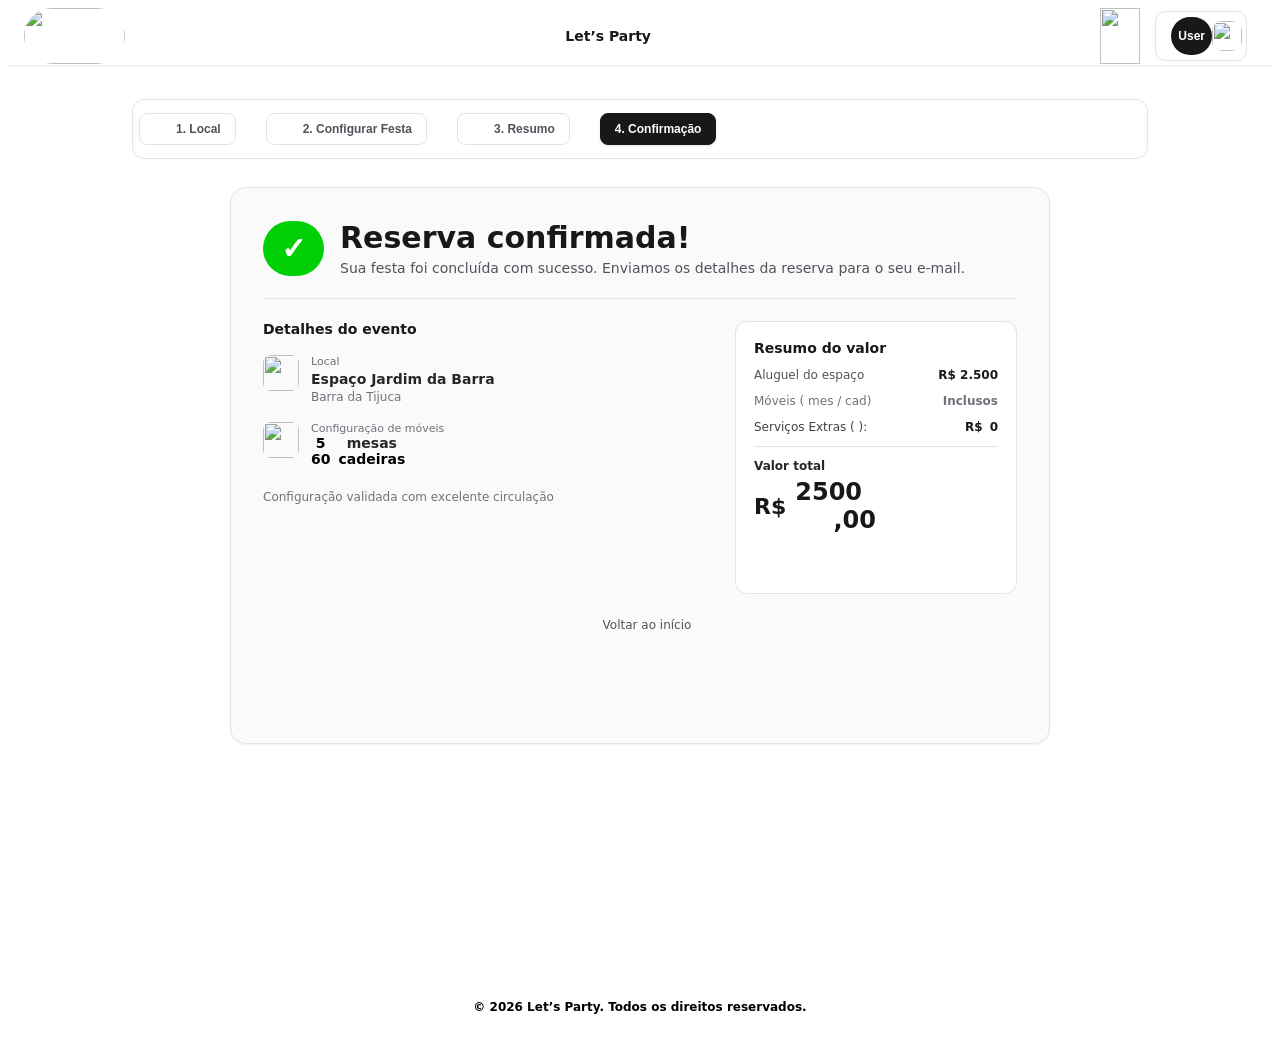
==== Confirmacao.html @ 1a9d52a6 "initial commit" ====
<!DOCTYPE html>
<html lang="en">
<head>
	<meta charset="UTF-8">
	<meta name="viewport" content="width=device-width, initial-scale=1.0">
	<title>Funcionalidade2ReservaConfirmada</title>
	<style>
		body {
			font-family: system-ui;
		}
		.box {
			height: 1px;
			align-self: stretch;
			background: #E4E4E7;
			margin-bottom: 22px;
		}
		.box2 {
			flex: 1;
			align-self: stretch;
		}
		.box3 {
			height: 1px;
			align-self: stretch;
			background: #E4E4E7;
			margin-bottom: 12px;
		}
		.box4 {
			height: 40px;
			align-self: stretch;
		}
		.button {
			flex-shrink: 0;
			display: flex;
			flex-direction: column;
			align-items: flex-start;
			background: #18181B;
			border-radius: 37282700px;
			border: none;
			padding: 12px 7px;
			margin-left: 15px;
			text-align: left;
		}
		.button2 {
			flex-shrink: 0;
			display: flex;
			flex-direction: column;
			align-items: flex-start;
			background: #18181B;
			border-radius: 8px;
			border: 1px solid #18181B;
			padding: 8px 14px;
			box-shadow: 0px 1px 3px #0000001A;
			text-align: left;
		}
		.button3 {
			flex-shrink: 0;
			display: flex;
			flex-direction: column;
			align-items: flex-start;
			background: #00CF06;
			border-radius: 16777200px;
			border: none;
			padding: 10px 18px;
			text-align: left;
		}
		.button-row-view {
			flex-shrink: 0;
			display: flex;
			align-items: center;
			background: #FFFFFF;
			border-radius: 8px;
			border: 1px solid #E4E4E7;
			padding: 8px 14px;
			gap: 8px;
			text-align: left;
		}
		.column {
			align-self: stretch;
			display: flex;
			flex-direction: column;
			align-items: center;
			padding-bottom: 31px;
		}
		.column2 {
			align-self: stretch;
			display: flex;
			flex-direction: column;
			align-items: center;
			margin-bottom: 256px;
			margin-left: 124px;
			margin-right: 124px;
			gap: 28px;
		}
		.column3 {
			width: 820px;
			box-sizing: border-box;
			background: #FAFAFA;
			border-radius: 16px;
			border: 1px solid #E4E4E7;
			padding-top: 32px;
			padding-left: 32px;
			padding-right: 32px;
			box-shadow: 0px 1px 2px #0000000F;
		}
		.column4 {
			flex: 1;
			display: flex;
			flex-direction: column;
			align-items: flex-start;
			gap: 5px;
		}
		.column5 {
			flex: 1;
			display: flex;
			flex-direction: column;
			align-items: flex-start;
			margin-right: 76px;
			gap: 18px;
		}
		.column6 {
			flex: 1;
			display: flex;
			flex-direction: column;
			align-items: flex-start;
			gap: 3px;
		}
		.column7 {
			flex: 1;
			display: flex;
			flex-direction: column;
			align-items: flex-start;
			padding-bottom: 5px;
		}
		.column8 {
			display: flex;
			flex-direction: column;
			align-items: center;
		}
		.column9 {
			width: 282px;
			box-sizing: border-box;
			display: flex;
			flex-direction: column;
			align-items: flex-start;
			background: #FFFFFF;
			border-radius: 12px;
			border: 1px solid #E4E4E7;
			padding-top: 18px;
			padding-left: 18px;
			padding-right: 18px;
		}
		.column10 {
			width: 122px;
			display: flex;
			flex-direction: column;
			align-items: flex-start;
			margin-bottom: 59px;
			gap: 5px;
		}
		.column11 {
			flex: 1;
			display: flex;
			flex-direction: column;
			align-items: flex-start;
		}
		.column12 {
			align-self: stretch;
			display: flex;
			flex-direction: column;
			align-items: center;
			margin-bottom: 63px;
			gap: 8px;
		}
		.contain {
			display: flex;
			flex-direction: column;
			background: #FFFFFF;
		}
		.image {
			border-radius: 70px;
			width: 101px;
			height: 56px;
			object-fit: fill;
		}
		.image2 {
			width: 40px;
			height: 56px;
			object-fit: fill;
		}
		.image3 {
			border-radius: 10px;
			width: 30px;
			height: 30px;
			margin-right: 4px;
			object-fit: fill;
		}
		.image4 {
			border-radius: 8px;
			width: 14px;
			height: 14px;
			object-fit: fill;
		}
		.image5 {
			border-radius: 12px;
			width: 14px;
			height: 14px;
			object-fit: fill;
		}
		.image6 {
			border-radius: 8px;
			width: 36px;
			height: 36px;
			object-fit: fill;
		}
		.image7 {
			width: 14px;
			height: 14px;
			object-fit: fill;
		}
		.row-view {
			align-self: stretch;
			display: flex;
			justify-content: space-between;
			align-items: center;
			background: #FFFFFF;
			padding-bottom: 1px;
			padding-left: 16px;
			padding-right: 16px;
			margin-bottom: 34px;
			box-shadow: 0px 1px 2px #0000001A;
		}
		.row-view2 {
			flex-shrink: 0;
			display: flex;
			align-items: center;
			padding-left: 9px;
			padding-right: 9px;
			gap: 15px;
		}
		.row-view3 {
			flex-shrink: 0;
			display: flex;
			align-items: center;
			border-radius: 10px;
			border: 1px solid #E4E4E7;
			padding-top: 5px;
			padding-bottom: 5px;
		}
		.row-view4 {
			align-self: stretch;
			display: flex;
			align-items: center;
			background: #FFFFFF;
			border-radius: 12px;
			border: 1px solid #E4E4E7;
			padding: 13px 6px;
			gap: 8px;
		}
		.row-view5 {
			align-self: stretch;
			display: flex;
			align-items: center;
			margin-bottom: 22px;
			gap: 16px;
		}
		.row-view6 {
			align-self: stretch;
			display: flex;
			align-items: flex-start;
			margin-bottom: 24px;
		}
		.row-view7 {
			align-self: stretch;
			display: flex;
			align-items: flex-start;
			gap: 12px;
		}
		.row-view8 {
			display: flex;
			align-items: center;
			gap: 8px;
		}
		.row-view9 {
			align-self: stretch;
			display: flex;
			justify-content: space-between;
			align-items: center;
			margin-bottom: 12px;
		}
		.row-view10 {
			align-self: stretch;
			display: flex;
			align-items: center;
			margin-bottom: 12px;
		}
		.row-view11 {
			align-self: stretch;
			display: flex;
			align-items: center;
			gap: 9px;
		}
		.row-view12 {
			display: flex;
			align-items: center;
		}
		.text {
			color: #18181B;
			font-size: 14px;
			font-weight: bold;
		}
		.text2 {
			color: #FFFFFF;
			font-size: 12px;
			font-weight: bold;
		}
		.text3 {
			color: #52525C;
			font-size: 12px;
			font-weight: bold;
		}
		.text4 {
			color: #FFFFFF;
			font-size: 30px;
			font-weight: bold;
		}
		.text5 {
			color: #18181B;
			font-size: 30px;
			font-weight: bold;
		}
		.text6 {
			color: #52525C;
			font-size: 14px;
		}
		.text7 {
			color: #71717B;
			font-size: 11px;
		}
		.text8 {
			color: #27272A;
			font-size: 14px;
			font-weight: bold;
		}
		.text9 {
			color: #71717B;
			font-size: 12px;
		}
		.text10 {
			color: #000000;
			font-size: 14px;
			font-weight: bold;
		}
		.text11 {
			color: #18181B;
			font-size: 14px;
			font-weight: bold;
			margin-bottom: 12px;
		}
		.text12 {
			color: #52525C;
			font-size: 12px;
		}
		.text13 {
			color: #18181B;
			font-size: 12px;
			font-weight: bold;
		}
		.text14 {
			color: #71717B;
			font-size: 12px;
			font-weight: bold;
		}
		.text15 {
			color: #3F3F47;
			font-size: 12px;
		}
		.text16 {
			color: #18181B;
			font-size: 12px;
			font-weight: bold;
			margin-right: 7px;
		}
		.text17 {
			color: #27272A;
			font-size: 12px;
			font-weight: bold;
		}
		.text18 {
			color: #18181B;
			font-size: 22px;
			font-weight: bold;
		}
		.text19 {
			color: #18181B;
			font-size: 24px;
			font-weight: bold;
		}
		.text20 {
			color: #000000;
			font-size: 12px;
			font-weight: bold;
		}
		.view {
			overflow: hidden;
			align-self: stretch;
			background: #FFFFFF;
		}
		.view2 {
			flex-shrink: 0;
			display: flex;
			flex-direction: column;
			align-items: flex-start;
			padding-left: 14px;
			padding-right: 14px;
		}
		.view3 {
			flex-shrink: 0;
			display: flex;
			flex-direction: column;
			align-items: center;
		}
		.view4 {
			align-self: stretch;
			display: flex;
			flex-direction: column;
			align-items: flex-end;
		}
	</style>
</head>
<body>
		<div class="contain">
		<div class="view">
			<div class="column">
				<div class="row-view">
					<img
						src="https://storage.googleapis.com/tagjs-prod.appspot.com/v1/6r6skCPVvZ/r612mvut_expires_30_days.png" 
						class="image"
					/>
					<div class="view2">
						<span class="text" >
							Let’s Party
						</span>
					</div>
					<div class="row-view2">
						<img
							src="https://storage.googleapis.com/tagjs-prod.appspot.com/v1/6r6skCPVvZ/i4gnmgbv_expires_30_days.png" 
							class="image2"
						/>
						<div class="row-view3">
							<button class="button"
								onclick="alert('Pressed!')"}>
								<span class="text2" >
									User
								</span>
							</button>
							<img
								src="https://storage.googleapis.com/tagjs-prod.appspot.com/v1/6r6skCPVvZ/i4uk2iuo_expires_30_days.png" 
								class="image3"
							/>
						</div>
					</div>
				</div>
				<div class="column2">
					<div class="row-view4">
						<button class="button-row-view"
							onclick="alert('Pressed!')"}>
							<img
								src="https://storage.googleapis.com/tagjs-prod.appspot.com/v1/6r6skCPVvZ/fgy9n6pq_expires_30_days.png" 
								class="image4"
							/>
							<span class="text3" >
								1. Local
							</span>
						</button>
						<img
							src="https://storage.googleapis.com/tagjs-prod.appspot.com/v1/6r6skCPVvZ/wm8w6mvi_expires_30_days.png" 
							class="image5"
						/>
						<button class="button-row-view"
							onclick="alert('Pressed!')"}>
							<img
								src="https://storage.googleapis.com/tagjs-prod.appspot.com/v1/6r6skCPVvZ/xfvwnbl8_expires_30_days.png" 
								class="image4"
							/>
							<span class="text3" >
								2. Configurar Festa
							</span>
						</button>
						<img
							src="https://storage.googleapis.com/tagjs-prod.appspot.com/v1/6r6skCPVvZ/4fa4cinj_expires_30_days.png" 
							class="image5"
						/>
						<button class="button-row-view"
							onclick="alert('Pressed!')"}>
							<img
								src="https://storage.googleapis.com/tagjs-prod.appspot.com/v1/6r6skCPVvZ/yi879z62_expires_30_days.png" 
								class="image4"
							/>
							<span class="text3" >
								3. Resumo
							</span>
						</button>
						<img
							src="https://storage.googleapis.com/tagjs-prod.appspot.com/v1/6r6skCPVvZ/d0dgtcqx_expires_30_days.png" 
							class="image5"
						/>
						<button class="button2"
							onclick="alert('Pressed!')"}>
							<span class="text2" >
								4. Confirmação
							</span>
						</button>
					</div>
					<div class="column3">
						<div class="row-view5">
							<button class="button3"
								onclick="alert('Pressed!')"}>
								<span class="text4" >
									✓
								</span>
							</button>
							<div class="column4">
								<span class="text5" >
									Reserva confirmada!
								</span>
								<span class="text6" >
									Sua festa foi concluída com sucesso. Enviamos os detalhes da reserva para o seu e-mail.
								</span>
							</div>
						</div>
						<div class="box">
						</div>
						<div class="row-view6">
							<div class="column5">
								<span class="text" >
									Detalhes do evento
								</span>
								<div class="row-view7">
									<img
										src="https://storage.googleapis.com/tagjs-prod.appspot.com/v1/6r6skCPVvZ/5mkmyy1z_expires_30_days.png" 
										class="image6"
									/>
									<div class="column6">
										<span class="text7" >
											Local
										</span>
										<span class="text8" >
											Espaço Jardim da Barra
										</span>
										<span class="text9" >
											Barra da Tijuca
										</span>
									</div>
								</div>
								<div class="row-view7">
									<img
										src="https://storage.googleapis.com/tagjs-prod.appspot.com/v1/6r6skCPVvZ/7aay736l_expires_30_days.png" 
										class="image6"
									/>
									<div class="column7">
										<span class="text7" >
											Configuração de móveis
										</span>
										<div class="row-view8">
											<div class="view3">
												<div class="column8">
													<span class="text10" >
														5
													</span>
													<span class="text10" >
														60
													</span>
												</div>
											</div>
											<div class="view3">
												<div class="column8">
													<span class="text8" >
														mesas
													</span>
													<span class="text10" >
														cadeiras
													</span>
												</div>
											</div>
										</div>
									</div>
								</div>
								<span class="text9" >
									Configuração validada com excelente circulação
								</span>
							</div>
							<div class="column9">
								<span class="text11" >
									Resumo do valor
								</span>
								<div class="row-view9">
									<span class="text12" >
										Aluguel do espaço
									</span>
									<span class="text13" >
										R$ 2.500
									</span>
								</div>
								<div class="row-view9">
									<span class="text9" >
										Móveis (   mes /     cad)
									</span>
									<span class="text14" >
										Inclusos
									</span>
								</div>
								<div class="row-view10">
									<span class="text15" >
										Serviços Extras (  ):
									</span>
									<div class="box2">
									</div>
									<span class="text16" >
										R$
									</span>
									<span class="text13" >
										0
									</span>
								</div>
								<div class="box3">
								</div>
								<div class="column10">
									<span class="text17" >
										Valor total
									</span>
									<div class="row-view11">
										<span class="text18" >
											R$
										</span>
										<div class="column11">
											<span class="text19" >
												2500
											</span>
											<div class="view4">
												<span class="text19" >
													,00
												</span>
											</div>
										</div>
									</div>
								</div>
							</div>
						</div>
						<div class="column12">
							<div class="row-view12">
								<img
									src="https://storage.googleapis.com/tagjs-prod.appspot.com/v1/6r6skCPVvZ/xrzspfnc_expires_30_days.png" 
									class="image7"
								/>
								<span class="text12" >
									Voltar ao início
								</span>
							</div>
							<div class="box4">
							</div>
						</div>
					</div>
				</div>
				<span class="text20" >
					© 2026 Let’s Party. Todos os direitos reservados.
				</span>
			</div>
		</div>
	</div>
</body>
</html>
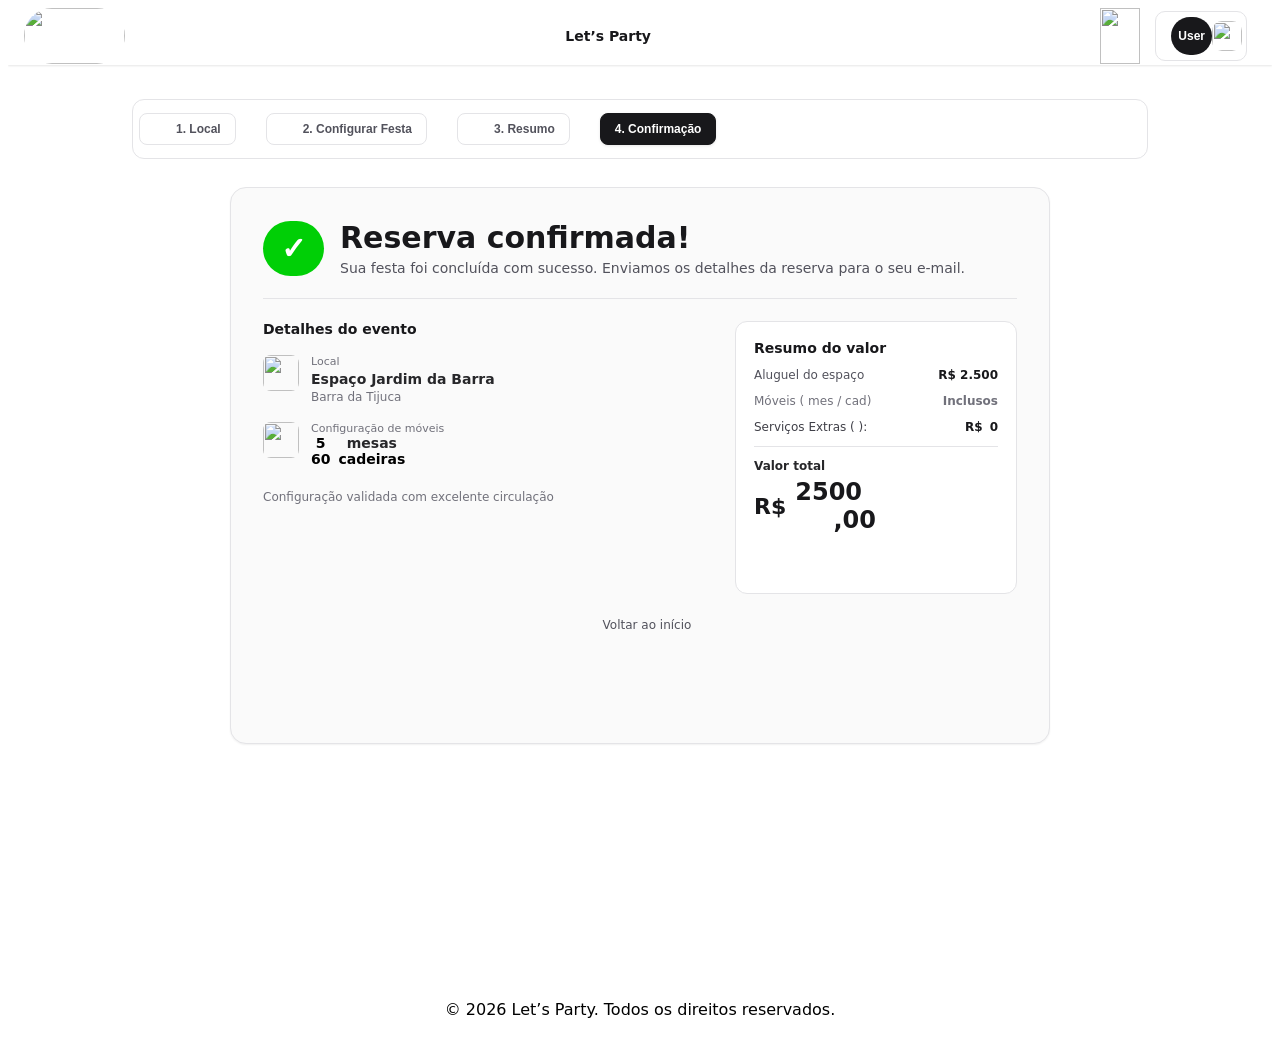
==== commit f585990d: "CSS da home page organizado" ====
--- a/Confirmacao.html
+++ b/Confirmacao.html
@@ -661,9 +661,10 @@
 						</div>
 					</div>
 				</div>
-				<span class="text20" >
-					© 2026 Let’s Party. Todos os direitos reservados.
-				</span>
+<!-- Rodapé -->
+<footer>
+	<span class="text-footer"> © 2026 Let’s Party. Todos os direitos reservados. </span>
+</footer>
 			</div>
 		</div>
 	</div>
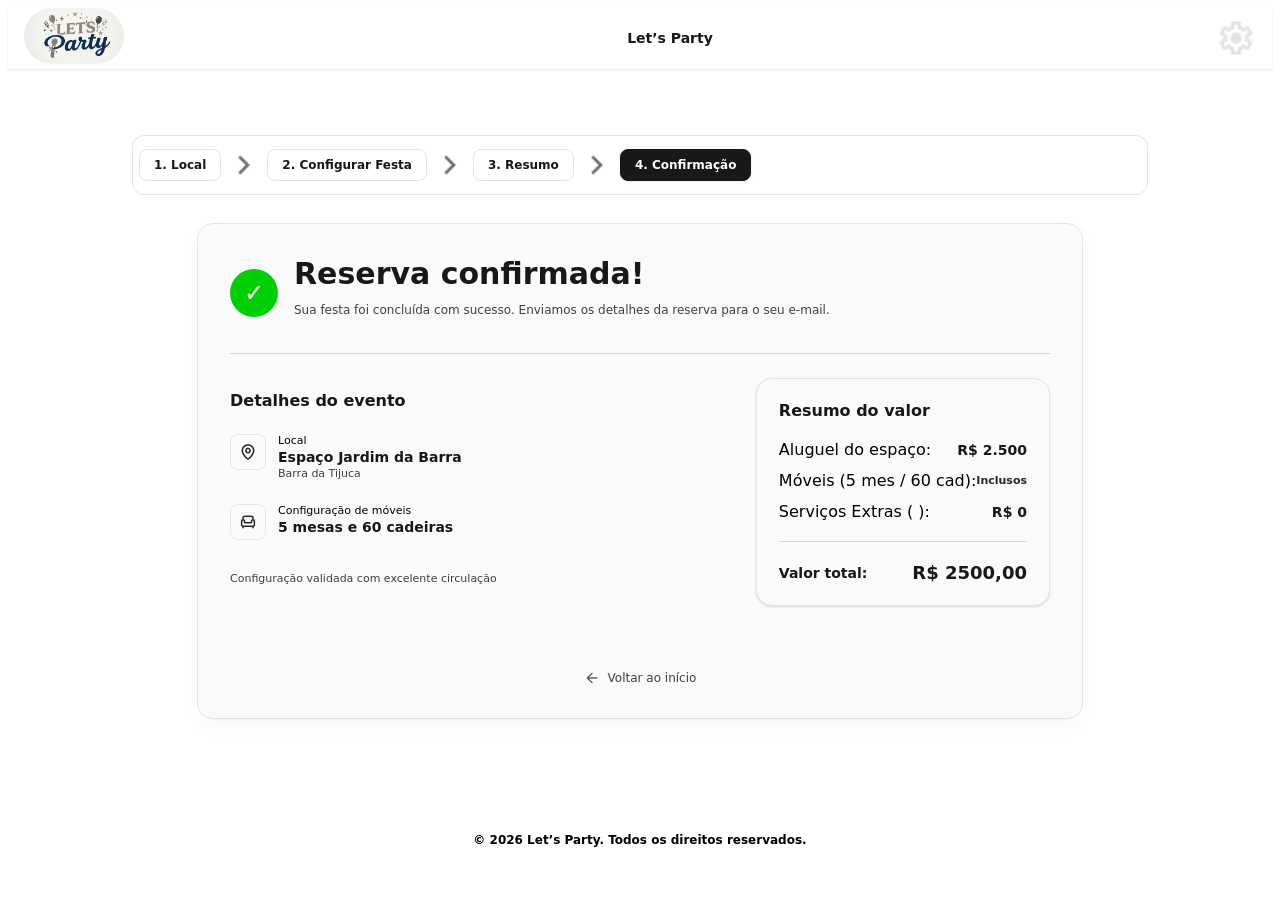
==== commit f5b95fcd: "CSS consertado" ====
--- a/Confirmacao.html
+++ b/Confirmacao.html
@@ -1,672 +1,135 @@
 <!DOCTYPE html>
-<html lang="en">
+<html lang="pt-BR">
 <head>
 	<meta charset="UTF-8">
 	<meta name="viewport" content="width=device-width, initial-scale=1.0">
-	<title>Funcionalidade2ReservaConfirmada</title>
-	<style>
-		body {
-			font-family: system-ui;
-		}
-		.box {
-			height: 1px;
-			align-self: stretch;
-			background: #E4E4E7;
-			margin-bottom: 22px;
-		}
-		.box2 {
-			flex: 1;
-			align-self: stretch;
-		}
-		.box3 {
-			height: 1px;
-			align-self: stretch;
-			background: #E4E4E7;
-			margin-bottom: 12px;
-		}
-		.box4 {
-			height: 40px;
-			align-self: stretch;
-		}
-		.button {
-			flex-shrink: 0;
-			display: flex;
-			flex-direction: column;
-			align-items: flex-start;
-			background: #18181B;
-			border-radius: 37282700px;
-			border: none;
-			padding: 12px 7px;
-			margin-left: 15px;
-			text-align: left;
-		}
-		.button2 {
-			flex-shrink: 0;
-			display: flex;
-			flex-direction: column;
-			align-items: flex-start;
-			background: #18181B;
-			border-radius: 8px;
-			border: 1px solid #18181B;
-			padding: 8px 14px;
-			box-shadow: 0px 1px 3px #0000001A;
-			text-align: left;
-		}
-		.button3 {
-			flex-shrink: 0;
-			display: flex;
-			flex-direction: column;
-			align-items: flex-start;
-			background: #00CF06;
-			border-radius: 16777200px;
-			border: none;
-			padding: 10px 18px;
-			text-align: left;
-		}
-		.button-row-view {
-			flex-shrink: 0;
-			display: flex;
-			align-items: center;
-			background: #FFFFFF;
-			border-radius: 8px;
-			border: 1px solid #E4E4E7;
-			padding: 8px 14px;
-			gap: 8px;
-			text-align: left;
-		}
-		.column {
-			align-self: stretch;
-			display: flex;
-			flex-direction: column;
-			align-items: center;
-			padding-bottom: 31px;
-		}
-		.column2 {
-			align-self: stretch;
-			display: flex;
-			flex-direction: column;
-			align-items: center;
-			margin-bottom: 256px;
-			margin-left: 124px;
-			margin-right: 124px;
-			gap: 28px;
-		}
-		.column3 {
-			width: 820px;
-			box-sizing: border-box;
-			background: #FAFAFA;
-			border-radius: 16px;
-			border: 1px solid #E4E4E7;
-			padding-top: 32px;
-			padding-left: 32px;
-			padding-right: 32px;
-			box-shadow: 0px 1px 2px #0000000F;
-		}
-		.column4 {
-			flex: 1;
-			display: flex;
-			flex-direction: column;
-			align-items: flex-start;
-			gap: 5px;
-		}
-		.column5 {
-			flex: 1;
-			display: flex;
-			flex-direction: column;
-			align-items: flex-start;
-			margin-right: 76px;
-			gap: 18px;
-		}
-		.column6 {
-			flex: 1;
-			display: flex;
-			flex-direction: column;
-			align-items: flex-start;
-			gap: 3px;
-		}
-		.column7 {
-			flex: 1;
-			display: flex;
-			flex-direction: column;
-			align-items: flex-start;
-			padding-bottom: 5px;
-		}
-		.column8 {
-			display: flex;
-			flex-direction: column;
-			align-items: center;
-		}
-		.column9 {
-			width: 282px;
-			box-sizing: border-box;
-			display: flex;
-			flex-direction: column;
-			align-items: flex-start;
-			background: #FFFFFF;
-			border-radius: 12px;
-			border: 1px solid #E4E4E7;
-			padding-top: 18px;
-			padding-left: 18px;
-			padding-right: 18px;
-		}
-		.column10 {
-			width: 122px;
-			display: flex;
-			flex-direction: column;
-			align-items: flex-start;
-			margin-bottom: 59px;
-			gap: 5px;
-		}
-		.column11 {
-			flex: 1;
-			display: flex;
-			flex-direction: column;
-			align-items: flex-start;
-		}
-		.column12 {
-			align-self: stretch;
-			display: flex;
-			flex-direction: column;
-			align-items: center;
-			margin-bottom: 63px;
-			gap: 8px;
-		}
-		.contain {
-			display: flex;
-			flex-direction: column;
-			background: #FFFFFF;
-		}
-		.image {
-			border-radius: 70px;
-			width: 101px;
-			height: 56px;
-			object-fit: fill;
-		}
-		.image2 {
-			width: 40px;
-			height: 56px;
-			object-fit: fill;
-		}
-		.image3 {
-			border-radius: 10px;
-			width: 30px;
-			height: 30px;
-			margin-right: 4px;
-			object-fit: fill;
-		}
-		.image4 {
-			border-radius: 8px;
-			width: 14px;
-			height: 14px;
-			object-fit: fill;
-		}
-		.image5 {
-			border-radius: 12px;
-			width: 14px;
-			height: 14px;
-			object-fit: fill;
-		}
-		.image6 {
-			border-radius: 8px;
-			width: 36px;
-			height: 36px;
-			object-fit: fill;
-		}
-		.image7 {
-			width: 14px;
-			height: 14px;
-			object-fit: fill;
-		}
-		.row-view {
-			align-self: stretch;
-			display: flex;
-			justify-content: space-between;
-			align-items: center;
-			background: #FFFFFF;
-			padding-bottom: 1px;
-			padding-left: 16px;
-			padding-right: 16px;
-			margin-bottom: 34px;
-			box-shadow: 0px 1px 2px #0000001A;
-		}
-		.row-view2 {
-			flex-shrink: 0;
-			display: flex;
-			align-items: center;
-			padding-left: 9px;
-			padding-right: 9px;
-			gap: 15px;
-		}
-		.row-view3 {
-			flex-shrink: 0;
-			display: flex;
-			align-items: center;
-			border-radius: 10px;
-			border: 1px solid #E4E4E7;
-			padding-top: 5px;
-			padding-bottom: 5px;
-		}
-		.row-view4 {
-			align-self: stretch;
-			display: flex;
-			align-items: center;
-			background: #FFFFFF;
-			border-radius: 12px;
-			border: 1px solid #E4E4E7;
-			padding: 13px 6px;
-			gap: 8px;
-		}
-		.row-view5 {
-			align-self: stretch;
-			display: flex;
-			align-items: center;
-			margin-bottom: 22px;
-			gap: 16px;
-		}
-		.row-view6 {
-			align-self: stretch;
-			display: flex;
-			align-items: flex-start;
-			margin-bottom: 24px;
-		}
-		.row-view7 {
-			align-self: stretch;
-			display: flex;
-			align-items: flex-start;
-			gap: 12px;
-		}
-		.row-view8 {
-			display: flex;
-			align-items: center;
-			gap: 8px;
-		}
-		.row-view9 {
-			align-self: stretch;
-			display: flex;
-			justify-content: space-between;
-			align-items: center;
-			margin-bottom: 12px;
-		}
-		.row-view10 {
-			align-self: stretch;
-			display: flex;
-			align-items: center;
-			margin-bottom: 12px;
-		}
-		.row-view11 {
-			align-self: stretch;
-			display: flex;
-			align-items: center;
-			gap: 9px;
-		}
-		.row-view12 {
-			display: flex;
-			align-items: center;
-		}
-		.text {
-			color: #18181B;
-			font-size: 14px;
-			font-weight: bold;
-		}
-		.text2 {
-			color: #FFFFFF;
-			font-size: 12px;
-			font-weight: bold;
-		}
-		.text3 {
-			color: #52525C;
-			font-size: 12px;
-			font-weight: bold;
-		}
-		.text4 {
-			color: #FFFFFF;
-			font-size: 30px;
-			font-weight: bold;
-		}
-		.text5 {
-			color: #18181B;
-			font-size: 30px;
-			font-weight: bold;
-		}
-		.text6 {
-			color: #52525C;
-			font-size: 14px;
-		}
-		.text7 {
-			color: #71717B;
-			font-size: 11px;
-		}
-		.text8 {
-			color: #27272A;
-			font-size: 14px;
-			font-weight: bold;
-		}
-		.text9 {
-			color: #71717B;
-			font-size: 12px;
-		}
-		.text10 {
-			color: #000000;
-			font-size: 14px;
-			font-weight: bold;
-		}
-		.text11 {
-			color: #18181B;
-			font-size: 14px;
-			font-weight: bold;
-			margin-bottom: 12px;
-		}
-		.text12 {
-			color: #52525C;
-			font-size: 12px;
-		}
-		.text13 {
-			color: #18181B;
-			font-size: 12px;
-			font-weight: bold;
-		}
-		.text14 {
-			color: #71717B;
-			font-size: 12px;
-			font-weight: bold;
-		}
-		.text15 {
-			color: #3F3F47;
-			font-size: 12px;
-		}
-		.text16 {
-			color: #18181B;
-			font-size: 12px;
-			font-weight: bold;
-			margin-right: 7px;
-		}
-		.text17 {
-			color: #27272A;
-			font-size: 12px;
-			font-weight: bold;
-		}
-		.text18 {
-			color: #18181B;
-			font-size: 22px;
-			font-weight: bold;
-		}
-		.text19 {
-			color: #18181B;
-			font-size: 24px;
-			font-weight: bold;
-		}
-		.text20 {
-			color: #000000;
-			font-size: 12px;
-			font-weight: bold;
-		}
-		.view {
-			overflow: hidden;
-			align-self: stretch;
-			background: #FFFFFF;
-		}
-		.view2 {
-			flex-shrink: 0;
-			display: flex;
-			flex-direction: column;
-			align-items: flex-start;
-			padding-left: 14px;
-			padding-right: 14px;
-		}
-		.view3 {
-			flex-shrink: 0;
-			display: flex;
-			flex-direction: column;
-			align-items: center;
-		}
-		.view4 {
-			align-self: stretch;
-			display: flex;
-			flex-direction: column;
-			align-items: flex-end;
-		}
-	</style>
+	<title>Confirmação - Let's Party</title>
+	<link rel="stylesheet" href="css/style.css">
 </head>
 <body>
-		<div class="contain">
-		<div class="view">
-			<div class="column">
-				<div class="row-view">
-					<img
-						src="https://storage.googleapis.com/tagjs-prod.appspot.com/v1/6r6skCPVvZ/r612mvut_expires_30_days.png" 
-						class="image"
-					/>
-					<div class="view2">
-						<span class="text" >
-							Let’s Party
-						</span>
-					</div>
-					<div class="row-view2">
-						<img
-							src="https://storage.googleapis.com/tagjs-prod.appspot.com/v1/6r6skCPVvZ/i4gnmgbv_expires_30_days.png" 
-							class="image2"
-						/>
-						<div class="row-view3">
-							<button class="button"
-								onclick="alert('Pressed!')"}>
-								<span class="text2" >
-									User
-								</span>
-							</button>
-							<img
-								src="https://storage.googleapis.com/tagjs-prod.appspot.com/v1/6r6skCPVvZ/i4uk2iuo_expires_30_days.png" 
-								class="image3"
-							/>
-						</div>
+
+<!-- Cabeçalho -->
+<header>
+	<nav>
+		<div class="organizar_navbar">
+			<a href="index.html">
+				<img src="img/logo.jpg" class="logo" alt="Let's Party">
+			</a>
+			<span class="texto_preto_negrito">Let’s Party</span>
+			<img src="img/config.png" class="img_config" alt="Configurações">
+		</div>
+	</nav>
+</header>
+
+<div style="display:flex; flex-direction:column ; padding: 34px 124px 24px 124px; gap:28px;">
+	<!-- Barra de Progresso -->
+	<div class="container_caminho">
+		<div class="caminho_inativo">
+			<span class="texto_caminho_inativo">1. Local</span>
+		</div>
+		<img src="img/seta.png" class="seta_img" alt="Seta">
+		<div class="caminho_inativo">
+			<span class="texto_caminho_inativo">2. Configurar Festa</span>
+		</div>
+		<img src="img/seta.png" class="seta_img" alt="Seta">
+		<div class="caminho_inativo">
+			<span class="texto_caminho_inativo">3. Resumo</span>
+		</div>
+		<img src="img/seta.png" class="seta_img" alt="Seta">
+		<div class="caminho_ativo">
+			<span class="textos_brancos">4. Confirmação</span>
+		</div>
+	</div>
+
+<!-- Conteúdo principal -->
+<main class="layout_centralizado">
+
+	<!-- Card Confirmação -->
+	<section class=" card_confirmacao">
+		
+		<!-- Cabeçalho Sucesso -->
+		<div class="cabecalho_sucesso">
+			<div class="icone_check_verde">✓</div>
+			<div class="textos_cabecalho_sucesso">
+				<h1 class="titulo_sucesso_confirmacao">Reserva confirmada!</h1>
+				<p class="texto_cinza">Sua festa foi concluída com sucesso. Enviamos os detalhes da reserva para o seu e-mail.</p>
+			</div>
+		</div>
+
+		<hr class="divisor_resumo" style="margin: 24px 0;">
+
+		<!-- Detalhes  -->
+		<div class="grid_detalhes_confirmacao">
+			
+			<!-- Coluna Esquerda: Informações  -->
+			<div class="coluna_infos_evento">
+				<h2 class="texto_preto_negrito" style="font-size: 16px; margin-bottom: 24px;">Detalhes do evento</h2>
+				
+				<div class="item_detalhe">
+					<img src="img/localizacao.png" class="icone_detalhe" alt="Local">
+					<div class="textos_item_detalhe">
+						<span class="texto_cinza_escuro" style="font-size: 11px;">Local</span>
+						<span class="texto_preto_negrito">Espaço Jardim da Barra</span>
+						<span class="texto_cinza" style="font-size: 11px;">Barra da Tijuca</span>
 					</div>
 				</div>
-				<div class="column2">
-					<div class="row-view4">
-						<button class="button-row-view"
-							onclick="alert('Pressed!')"}>
-							<img
-								src="https://storage.googleapis.com/tagjs-prod.appspot.com/v1/6r6skCPVvZ/fgy9n6pq_expires_30_days.png" 
-								class="image4"
-							/>
-							<span class="text3" >
-								1. Local
-							</span>
-						</button>
-						<img
-							src="https://storage.googleapis.com/tagjs-prod.appspot.com/v1/6r6skCPVvZ/wm8w6mvi_expires_30_days.png" 
-							class="image5"
-						/>
-						<button class="button-row-view"
-							onclick="alert('Pressed!')"}>
-							<img
-								src="https://storage.googleapis.com/tagjs-prod.appspot.com/v1/6r6skCPVvZ/xfvwnbl8_expires_30_days.png" 
-								class="image4"
-							/>
-							<span class="text3" >
-								2. Configurar Festa
-							</span>
-						</button>
-						<img
-							src="https://storage.googleapis.com/tagjs-prod.appspot.com/v1/6r6skCPVvZ/4fa4cinj_expires_30_days.png" 
-							class="image5"
-						/>
-						<button class="button-row-view"
-							onclick="alert('Pressed!')"}>
-							<img
-								src="https://storage.googleapis.com/tagjs-prod.appspot.com/v1/6r6skCPVvZ/yi879z62_expires_30_days.png" 
-								class="image4"
-							/>
-							<span class="text3" >
-								3. Resumo
-							</span>
-						</button>
-						<img
-							src="https://storage.googleapis.com/tagjs-prod.appspot.com/v1/6r6skCPVvZ/d0dgtcqx_expires_30_days.png" 
-							class="image5"
-						/>
-						<button class="button2"
-							onclick="alert('Pressed!')"}>
-							<span class="text2" >
-								4. Confirmação
-							</span>
-						</button>
-					</div>
-					<div class="column3">
-						<div class="row-view5">
-							<button class="button3"
-								onclick="alert('Pressed!')"}>
-								<span class="text4" >
-									✓
-								</span>
-							</button>
-							<div class="column4">
-								<span class="text5" >
-									Reserva confirmada!
-								</span>
-								<span class="text6" >
-									Sua festa foi concluída com sucesso. Enviamos os detalhes da reserva para o seu e-mail.
-								</span>
-							</div>
-						</div>
-						<div class="box">
-						</div>
-						<div class="row-view6">
-							<div class="column5">
-								<span class="text" >
-									Detalhes do evento
-								</span>
-								<div class="row-view7">
-									<img
-										src="https://storage.googleapis.com/tagjs-prod.appspot.com/v1/6r6skCPVvZ/5mkmyy1z_expires_30_days.png" 
-										class="image6"
-									/>
-									<div class="column6">
-										<span class="text7" >
-											Local
-										</span>
-										<span class="text8" >
-											Espaço Jardim da Barra
-										</span>
-										<span class="text9" >
-											Barra da Tijuca
-										</span>
-									</div>
-								</div>
-								<div class="row-view7">
-									<img
-										src="https://storage.googleapis.com/tagjs-prod.appspot.com/v1/6r6skCPVvZ/7aay736l_expires_30_days.png" 
-										class="image6"
-									/>
-									<div class="column7">
-										<span class="text7" >
-											Configuração de móveis
-										</span>
-										<div class="row-view8">
-											<div class="view3">
-												<div class="column8">
-													<span class="text10" >
-														5
-													</span>
-													<span class="text10" >
-														60
-													</span>
-												</div>
-											</div>
-											<div class="view3">
-												<div class="column8">
-													<span class="text8" >
-														mesas
-													</span>
-													<span class="text10" >
-														cadeiras
-													</span>
-												</div>
-											</div>
-										</div>
-									</div>
-								</div>
-								<span class="text9" >
-									Configuração validada com excelente circulação
-								</span>
-							</div>
-							<div class="column9">
-								<span class="text11" >
-									Resumo do valor
-								</span>
-								<div class="row-view9">
-									<span class="text12" >
-										Aluguel do espaço
-									</span>
-									<span class="text13" >
-										R$ 2.500
-									</span>
-								</div>
-								<div class="row-view9">
-									<span class="text9" >
-										Móveis (   mes /     cad)
-									</span>
-									<span class="text14" >
-										Inclusos
-									</span>
-								</div>
-								<div class="row-view10">
-									<span class="text15" >
-										Serviços Extras (  ):
-									</span>
-									<div class="box2">
-									</div>
-									<span class="text16" >
-										R$
-									</span>
-									<span class="text13" >
-										0
-									</span>
-								</div>
-								<div class="box3">
-								</div>
-								<div class="column10">
-									<span class="text17" >
-										Valor total
-									</span>
-									<div class="row-view11">
-										<span class="text18" >
-											R$
-										</span>
-										<div class="column11">
-											<span class="text19" >
-												2500
-											</span>
-											<div class="view4">
-												<span class="text19" >
-													,00
-												</span>
-											</div>
-										</div>
-									</div>
-								</div>
-							</div>
-						</div>
-						<div class="column12">
-							<div class="row-view12">
-								<img
-									src="https://storage.googleapis.com/tagjs-prod.appspot.com/v1/6r6skCPVvZ/xrzspfnc_expires_30_days.png" 
-									class="image7"
-								/>
-								<span class="text12" >
-									Voltar ao início
-								</span>
-							</div>
-							<div class="box4">
-							</div>
-						</div>
+
+				<div class="item_detalhe">
+					<img src="img/movel.png" class="icone_detalhe" alt="Móveis">
+					<div class="textos_item_detalhe">
+						<span class="texto_cinza_escuro" style="font-size: 11px;">Configuração de móveis</span>
+						<span class="texto_preto_negrito">5 mesas e 60 cadeiras</span>
 					</div>
 				</div>
+
+				<p class="texto_cinza" style="font-size: 11px; margin-top: 8px;">Configuração validada com excelente circulação</p>
+			</div>
+
+			<!-- Coluna Direita: Resumo -->
+			<div class="card card_resumo">
+				<h3 class="titulo_resumo">Resumo do valor</h3>
+				
+				<div class="linhas_resumo">
+					<div class="linha_resumo">
+						<span class="texto_cinza_escuro">Aluguel do espaço:</span>
+						<span class="texto_preto_negrito">R$ 2.500</span>
+					</div>
+					<div class="linha_resumo">
+						<span class="texto_cinza_escuro">Móveis (5 mes / 60 cad):</span>
+						<span class="badge_incluso">Inclusos</span>
+					</div>
+					<div class="linha_resumo">
+						<span class="texto_cinza_escuro">Serviços Extras ( ):</span>
+						<span class="texto_preto_negrito">R$ 0</span>
+					</div>
+				</div>
+
+				<hr class="divisor_resumo">
+
+				<div class="total_resumo">
+					<span>Valor total:</span>
+					<span class="valor_total">R$ 2500,00</span>
+				</div>
+			</div>
+
+		</div>
+
+		<!-- Ação Final -->
+		<div class="acao_final_confirmacao">
+			<a href="index.html" class="link_voltar">
+				<img src="img/setinha.png" class="icone_pequeno" alt="Voltar">
+				<span class="texto_cinza">Voltar ao início</span>
+			</a>
+		</div>
+
+	</section>
+
+</main>
+</div>
 <!-- Rodapé -->
 <footer>
 	<span class="text-footer"> © 2026 Let’s Party. Todos os direitos reservados. </span>
 </footer>
-			</div>
-		</div>
-	</div>
+
 </body>
 </html>
--- a/css/style.css
+++ b/css/style.css
@@ -0,0 +1,639 @@
+/* BODY E MAIN */
+		body {
+			font-family: system-ui;
+		}
+		#main_principal{
+					align-self: stretch;
+					align-items: flex-start;
+					margin-bottom: 201px;
+					margin-left: 111px;
+					margin-right: 111px;
+					position: relative;
+		}
+
+		/* HEADER */
+		.organizar_navbar {
+			display: flex;
+			justify-content: space-between;
+			align-items: center;
+			padding: 0px 16px 1px 16px;
+			margin-bottom: 32px;
+			box-shadow: 0px 1px 2px #0000001A;
+		}
+		.logo {
+			border-radius: 70px;
+			width: 100px;
+			height: 56px;
+		}
+		.img_config {
+			width: 40px;
+			height: auto;
+			color: #000000;
+		}
+
+		/* CAMINHO */
+
+		.container_caminho {
+			display: flex;
+			align-items: center;
+			border-radius: 12px;
+			border: 1px solid #E4E4E7;
+			padding: 13px 6px;
+			gap: 8px;
+		}
+
+		/* Na home page, é o card "Local" */
+		.caminho_ativo {
+			display: flex;
+			flex-direction: column;
+			align-items: flex-start;
+			background: #18181B;
+			border-radius: 8px;
+			border: 1px solid #18181B;
+			padding: 8px 14px;
+			box-shadow: 0px 1px 3px #0000001A;
+			text-align: left;
+		}
+		/* Na home page, são os cards "configurar festa", "resumo", "confirmação" */
+		.caminho_inativo {
+			flex-shrink: 0;
+			display: flex;
+			flex-direction: column;
+			align-items: flex-start;
+			background: #FFFFFF;
+			border-radius: 8px;
+			border: 1px solid #E4E4E7;
+			padding: 8px 14px;
+			text-align: left;
+		}
+		.seta_img{
+			width: 30px;
+		}
+
+		.selecionar_evento {
+			text-decoration: none;
+			display: flex;
+			justify-content: center;
+			align-items: center;
+			background: #18181B;
+			border-radius: 12px;
+			border: none;
+			padding-top: 10px;
+			padding-bottom: 10px;
+			margin-bottom: 20px;
+			margin-left: 20px;
+			margin-right: 20px;
+			gap: 10px;
+			box-shadow: 0px 1px 2px #0000001A;
+			text-align: left;
+		}
+
+		/* BUSCA */
+		.container_busca {
+			background: #FAFAFA;
+			border-radius: 16px;
+			border: 1px solid #E4E4E7;
+			padding: 37px 21px 21px 21px;
+			margin-bottom: 75px;
+			box-shadow: 0px 1px 2px #0000001A;
+		}
+		.box_busca {
+			display: flex;
+			flex-direction: column;
+			background: #FFFFFF;
+			border-radius: 12px;
+			border: 1px solid #E4E4E7;
+			padding-top: 17px;
+			padding-bottom: 17px;
+			padding-left: 17px;
+			gap: 4px;
+		}
+		.input {
+			color: #18181B;
+			font-size: 12px;
+			background: #FAFAFA;
+			border-radius: 8px;
+			border: 1px solid #D4D4D8;
+			padding: 10px 33px;
+			margin: 0 10px 0 0;
+		}
+
+		/* CARDS DOS EVENTOS */
+		.container_eventos {
+			display: flex;
+			flex-wrap: wrap;
+			align-items: center;
+			justify-content: center;
+			margin-bottom: 367px;
+			gap: 24px;
+		}
+		
+		.card {
+			display: flex;
+			flex-direction: column;
+			background: #FAFAFA;
+			border-radius: 16px;
+			border: 1px solid #E4E4E7;
+			padding: 1px;
+			box-shadow: 0px 1px 2px #0000001A;
+		}
+		.card_conteudo {
+			align-self: stretch;
+			padding: 20px;
+		}
+		
+		.estilo_dos_caracteristicas {
+			display: flex;
+			flex-direction: row;
+			align-items: flex-start;
+			background: #FFFFFF;
+			border-radius: 4px;
+			padding: 3px 9px;
+			gap:10px;
+		}
+		/* card_caracteriticas é o card de capacidade mesas e cadeiras*/
+		.card_caracteristicas {
+			width: 179px;
+			display: flex;
+			flex-direction: column;
+			box-sizing: border-box;
+			background: #FFFFFF;
+			border-radius: 8px;
+			border: 1px solid #E4E4E7;
+			padding: 9px;
+		}
+		.img_evento {
+			width: 100%;
+			height: 176px;
+			object-fit: fill;
+		}
+		.titulo_card {
+			display: flex;
+			justify-content: space-between;
+			align-items: center;
+		}
+		.container_servicos_extras {
+			align-self: stretch;
+			display: flex;
+			align-items: flex-start;
+			padding-top: 12px;
+			gap: 4px;
+		}
+		/* Texto da navbar e dos preços */
+		.texto_preto_negrito {
+			color: #18181B;
+			font-size: 14px;
+			font-weight: bold;
+		}
+
+		/* Textos da parte do "caminho" e de "selecionar evento" */
+		.textos_brancos {
+			color: #FFFFFF;
+			font-size: 12px;
+			font-weight: bold;
+		}
+		.texto_caminho_inativo {
+			color: #18181B;
+			font-size: 12px;
+			font-weight: bold;
+		}
+		.texto_cinza {
+			color: #3F3F47;
+			font-size: 12px;
+		}
+		.titulo {
+			color: #18181B;
+			font-size: 16px;
+			font-weight: bold;
+		}
+		.texto_caracteristicas {
+			color: #71717B;
+			font-size: 11px;
+		}
+		.texto_qtd_caracteristicas {
+			color: #18181B;
+			font-size: 11px;
+			font-weight: bold;
+		}
+
+		/* FOOTER */
+footer{
+	display: flex;
+    justify-content: center;
+	padding: 30px;
+}
+.text-footer {
+	color: #000000;
+	font-size: 12px;
+	font-weight: bold;
+}
+		
+		
+.badge_serviços_inclusos {
+	display: flex;
+	flex-direction: column;
+	align-items: flex-start;
+	background: #FFFFFF;
+	border-radius: 4px;
+	border: 1px solid #E4E4E7;
+	padding: 3px 9px;
+}
+
+.layout_configuracao {
+    display: flex;
+    gap: 32px;
+	padding-left: 50px;
+    padding-right: 50px;
+	justify-content: space-between;
+}
+.configurar {
+    display: flex;
+    flex-direction: column;
+	padding: 20px;
+	border-radius: 16px;
+	border: 1px solid #E4E4E7;
+	background: #FAFAFA;
+	box-shadow: 0 1px 3px 0 rgba(0, 0, 0, 0.10), 0 1px 2px -1px rgba(0, 0, 0, 0.10);
+}
+.coluna_lateral {
+    width: 380px;
+    position: sticky; /* Faz o resumo acompanhar a tela */
+    top: 24px; 
+}
+
+/* COLUNA DE CONFIGURAR */
+.titulo_config { 
+	color: #000000;
+	font-size: 24px;
+	font-weight: bold; 
+	margin: 32px 0 16px 0;  
+}
+#configurar_evento{
+	display: flex;
+	padding: 20px;
+	flex-direction: column;
+	align-items: flex-start;
+}
+.aviso_local {
+    display: flex;
+    justify-content: space-between;
+    align-items: center;
+    padding: 16px;
+    /* border-bottom: 1px solid #E4E4E7; */
+}
+.link_trocar_local {
+    display: flex;
+    align-items: center;
+    gap: 8px;
+    text-decoration: none;
+}
+.icone_pequeno {
+	width: 16px;
+	height: 16px; 
+}
+
+/*Contadores */
+.grupo_input {
+	display: flex;
+	flex-direction: column;
+	gap: 8px; 
+	padding: 16px;
+}
+.rotulo_input {
+	font-size: 12px;
+	font-weight: bold;
+	color: #18181B; 
+}
+.input_texto_padrao {
+    background: #FAFAFA;
+    border: 1px solid #D4D4D8;
+    border-radius: 8px;
+    padding: 10px 14px;
+    font-size: 14px;
+    font-weight: bold;
+    color: #18181B;
+}
+
+.grid_contadores {
+	display: grid;
+	grid-template-columns: 1fr 1fr;
+	gap: 16px; 
+	margin-top: 16px; 
+}
+.card_contador { 
+	display: flex;
+	flex-direction: column;
+	gap: 12px; 
+	padding: 16px;
+	border-radius: 12px;
+	border: 1.111px solid #E4E4E7;
+	background: #FFF;
+}
+.cabecalho_contador { 
+	display: flex; 
+	justify-content: space-between; 
+	align-items: center; 
+}
+.controles_contador { 
+	display: flex; 
+	gap: 8px; 
+	align-items: center; 
+}
+
+.btn_contador_inativo, .btn_contador_ativo {
+    flex: 1;
+    padding: 8px 0;
+    border-radius: 8px;
+    border: 1px solid #D4D4D8;
+    font-weight: bold;
+    cursor: pointer;
+}
+.btn_contador_inativo { 
+	background: #F4F4F5; 
+	color: #18181B; 
+}
+.btn_contador_ativo { 
+	background: #18181B; 
+	color: #FFFFFF; 
+	border-color: #18181B; 
+}
+.valor_contador { 
+	flex: 1; 
+	text-align: center; 
+	font-size: 16px; 
+	font-weight: bold; 
+}
+
+/* Mensagem de Sucesso */
+.mensagem_sucesso {
+    display: flex;
+    align-items: center;
+    gap: 12px;
+    background: #F4F4F5;
+    border: 1px solid #D4D4D8;
+    border-radius: 12px;
+    padding: 12px 16px;
+    margin-top: 24px;
+    font-size: 12px;
+    color: #27272A;
+}
+.icone_sucesso { 
+	width: 16px; 
+	height: 16px;
+}
+
+/* Grid de Serviços Opcionais */
+.grid_servicos {
+	display: grid; 
+	grid-template-columns: 1fr 1fr;
+	gap: 16px; 
+	margin-bottom: 60px; 
+}
+.card_servico { 
+	display: flex; 
+	flex-direction: column;
+	gap: 8px;
+	padding: 10px; 
+}
+.cabecalho_servico { 
+	display: flex; 
+	justify-content: space-between; 
+	align-items: flex-start; 
+	}
+.titulo_servico { 
+	font-size: 12px; 
+	font-weight: bold; 
+	color: #27272A; 
+	max-width: 70%; 
+}
+.preco_servico {
+	font-size: 12px; 
+	font-weight: bold; 
+	color: #18181B; 
+}
+.descricao_servico {
+	font-size: 11px; 
+	color: #71717B; 
+	margin: 0; 
+}
+
+/* CARD DO RESUMO */
+.card_resumo { 
+background: #FAFAFA;
+display: flex;
+flex-direction: column;
+gap: 20px;
+padding: 22px; 
+border-radius: 16px;
+border: 1px solid #E4E4E7;
+background: #FAFAFA;
+box-shadow: 0 1px 3px 0 rgba(0, 0, 0, 0.10), 0 1px 2px -1px rgba(0, 0, 0, 0.10);
+	}
+.titulo_resumo {
+	font-size: 16px;
+	font-weight: bold;
+	color: #18181B;
+	margin: 0; 
+	}
+.linhas_resumo { 
+	display: flex;
+	flex-direction: column;
+	gap: 12px; 
+	}
+.linha_resumo {
+	display: flex;
+	justify-content: space-between;
+	align-items: center; 
+	}
+.badge_incluso {
+	font-size: 11px;
+	color: #27272A; 
+	font-weight: bolder;
+	}
+.divisor_resumo { 
+	width: 100%; border: none; 
+	border-top: 1px solid #D4D4D8;
+	 margin: 0; 
+	}
+.total_resumo { 
+	display: flex;
+	justify-content: space-between;
+	align-items: center;
+	font-size: 14px; 
+	font-weight: bold;
+	color: #18181B; }
+.valor_total { 
+	Font-size: 18px; 
+}
+.btn_avancar {
+    background: #18181B;
+    color: #FFFFFF;
+    border: none;
+    border-radius: 12px;
+    padding: 14px;
+    font-size: 12px;
+    font-weight: bold;
+    cursor: pointer;
+    box-shadow: 0px 1px 2px #0000001A;
+    width: 100%;
+}
+
+/* RESUMO */
+.layout_centralizado {
+    display: flex;
+    flex-direction: column;
+    align-items: center; /* Centraliza tudo no eixo horizontal */
+}
+
+.card_resumo_final {
+    display: flex;
+    flex-direction: column;
+    align-items: center;
+    text-align: center;
+    width: 100%;
+    max-width: 670px; /* Limita a largura do card para ficar igual ao seu design */
+    padding: 40px 20px;
+    margin-top: 20px;
+    background: #FAFAFA;
+}
+
+.img_festa_resumo {
+    width: 220px;
+    height: 122px;
+    border-radius: 12px; /* Deixei levemente arredondado, mais moderno que 69px */
+    object-fit: cover;
+    margin-bottom: 24px;
+}
+
+.titulo_sucesso {
+    color: #18181B;
+    font-size: 32px; /* Adaptado para boa leitura */
+    font-weight: bold;
+    margin: 0 0 32px 0;
+}
+
+.caixa_informacoes_finais {
+    display: flex;
+    flex-direction: column;
+    align-items: center;
+    gap: 24px;
+    background: #FFFFFF;
+    border: 1px solid #E4E4E7;
+    border-radius: 12px;
+    padding: 24px;
+    width: 100%;
+    max-width: 500px;
+    margin-bottom: 40px;
+}
+
+.texto_medio {
+    font-size: 16px;
+}
+
+.texto_grande {
+    font-size: 24px;
+}
+
+.btn_finalizar {
+    background: #00CF06; 
+    color: #FFFFFF;
+    text-decoration: none;
+    font-size: 14px;
+    font-weight: bold;
+    border-radius: 12px;
+    padding: 14px 48px;
+    box-shadow: 0px 2px 4px #0000001A;
+    margin-bottom: 24px;
+    transition: background 0.2s ease;
+}
+
+.btn_finalizar:hover {
+    background: #00b305;
+}
+
+.link_voltar {
+    display: flex;
+    align-items: center;
+    gap: 8px;
+    text-decoration: none;
+    cursor: pointer;
+}
+
+/* FINALIZAR */
+.card_confirmacao {
+    width: 100%;
+    max-width: 820px;
+    padding: 32px;
+    background: #FAFAFA;
+    margin-bottom: 60px;
+	border-radius: 16px;
+border: 1px solid #E4E4E7;
+background: #FAFAFA;
+box-shadow: 0 8px 24px -6px rgba(0, 0, 0, 0.05), 0 1px 2px -1px rgba(0, 0, 0, 0.06);
+}
+
+.cabecalho_sucesso {
+    display: flex;
+    align-items: center;
+    gap: 16px;
+}
+
+.icone_check_verde {
+    background-color: #00CF06;
+    color: #FFFFFF;
+    font-size: 24px;
+    font-weight: bold;
+    width: 48px;
+    height: 48px;
+    display: flex;
+    justify-content: center;
+    align-items: center;
+    border-radius: 50%;
+    flex-shrink: 0;
+}
+
+.titulo_sucesso_confirmacao {
+    font-size: 30px;
+    font-weight: bold;
+    color: #18181B;
+    margin: 0 0 4px 0;
+}
+
+.grid_detalhes_confirmacao {
+    display: flex;
+    gap: 40px;
+    align-items: flex-start;
+    margin-bottom: 40px;
+}
+
+.coluna_infos_evento {
+    flex: 1;
+    display: flex;
+    flex-direction: column;
+}
+
+.item_detalhe {
+    display: flex;
+    align-items: flex-start;
+    gap: 12px;
+    margin-bottom: 24px;
+}
+
+.icone_detalhe {
+    width: 36px;
+    height: 36px;
+    border-radius: 8px;
+    object-fit: cover;
+}
+
+.textos_item_detalhe {
+    display: flex;
+    flex-direction: column;
+    gap: 2px;
+}
+
+.acao_final_confirmacao {
+    display: flex;
+    justify-content: center;
+    padding-top: 24px;
+}
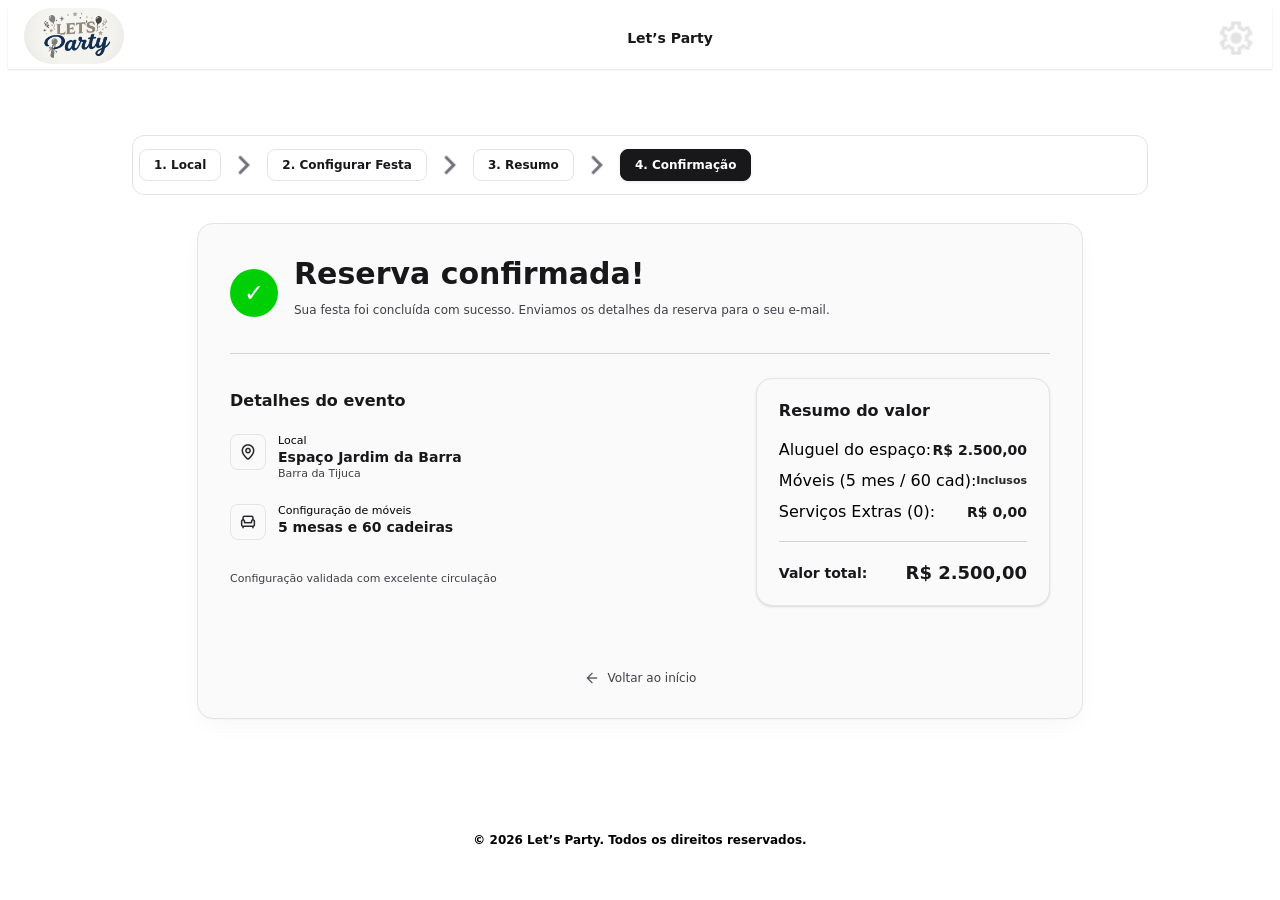
==== commit 83013b6c: "finalizando a segunda função do projeto(Preço total do Evento)" ====
--- a/Confirmacao.html
+++ b/Confirmacao.html
@@ -131,5 +131,7 @@
 	<span class="text-footer"> © 2026 Let’s Party. Todos os direitos reservados. </span>
 </footer>
 
+<script src="style.js"></script>
+
 </body>
 </html>
--- a/css/style.css
+++ b/css/style.css
@@ -119,6 +119,17 @@
 		}
 
 		/* CARDS DOS EVENTOS */
+		/* Aviso quando não há eventos */
+		#aviso{
+			display: none;
+			justify-content: center;
+			background-color: whitesmoke;
+			opacity: 30%;
+			border: 1px solid black;
+			border-radius: 10px;
+			width: 100%;
+			font-size: 14px;
+		}
 		.container_eventos {
 			display: flex;
 			flex-wrap: wrap;
@@ -165,8 +176,27 @@
 		.img_evento {
 			width: 100%;
 			height: 176px;
+			background-image: url("../img/evento1.jpeg");
+			background-size: cover;
+			background-position: center;
+			background-repeat: no-repeat;
 			object-fit: fill;
 		}
+		.localidade{
+			display: flex;
+			position: relative;
+			top: 80%;
+			margin-left: 10px;
+			width: 35%;
+			justify-content: center;
+			padding: 2px 10px;
+			border-radius: 6px;
+			border: 1px solid #D4D4D8;
+			background: rgba(255, 255, 255, 0.90);
+			box-shadow: 0 1px 3px 0 rgba(0, 0, 0, 0.10), 0 1px 2px -1px rgba(0, 0, 0, 0.10);
+		}
+		
+		
 		.titulo_card {
 			display: flex;
 			justify-content: space-between;
